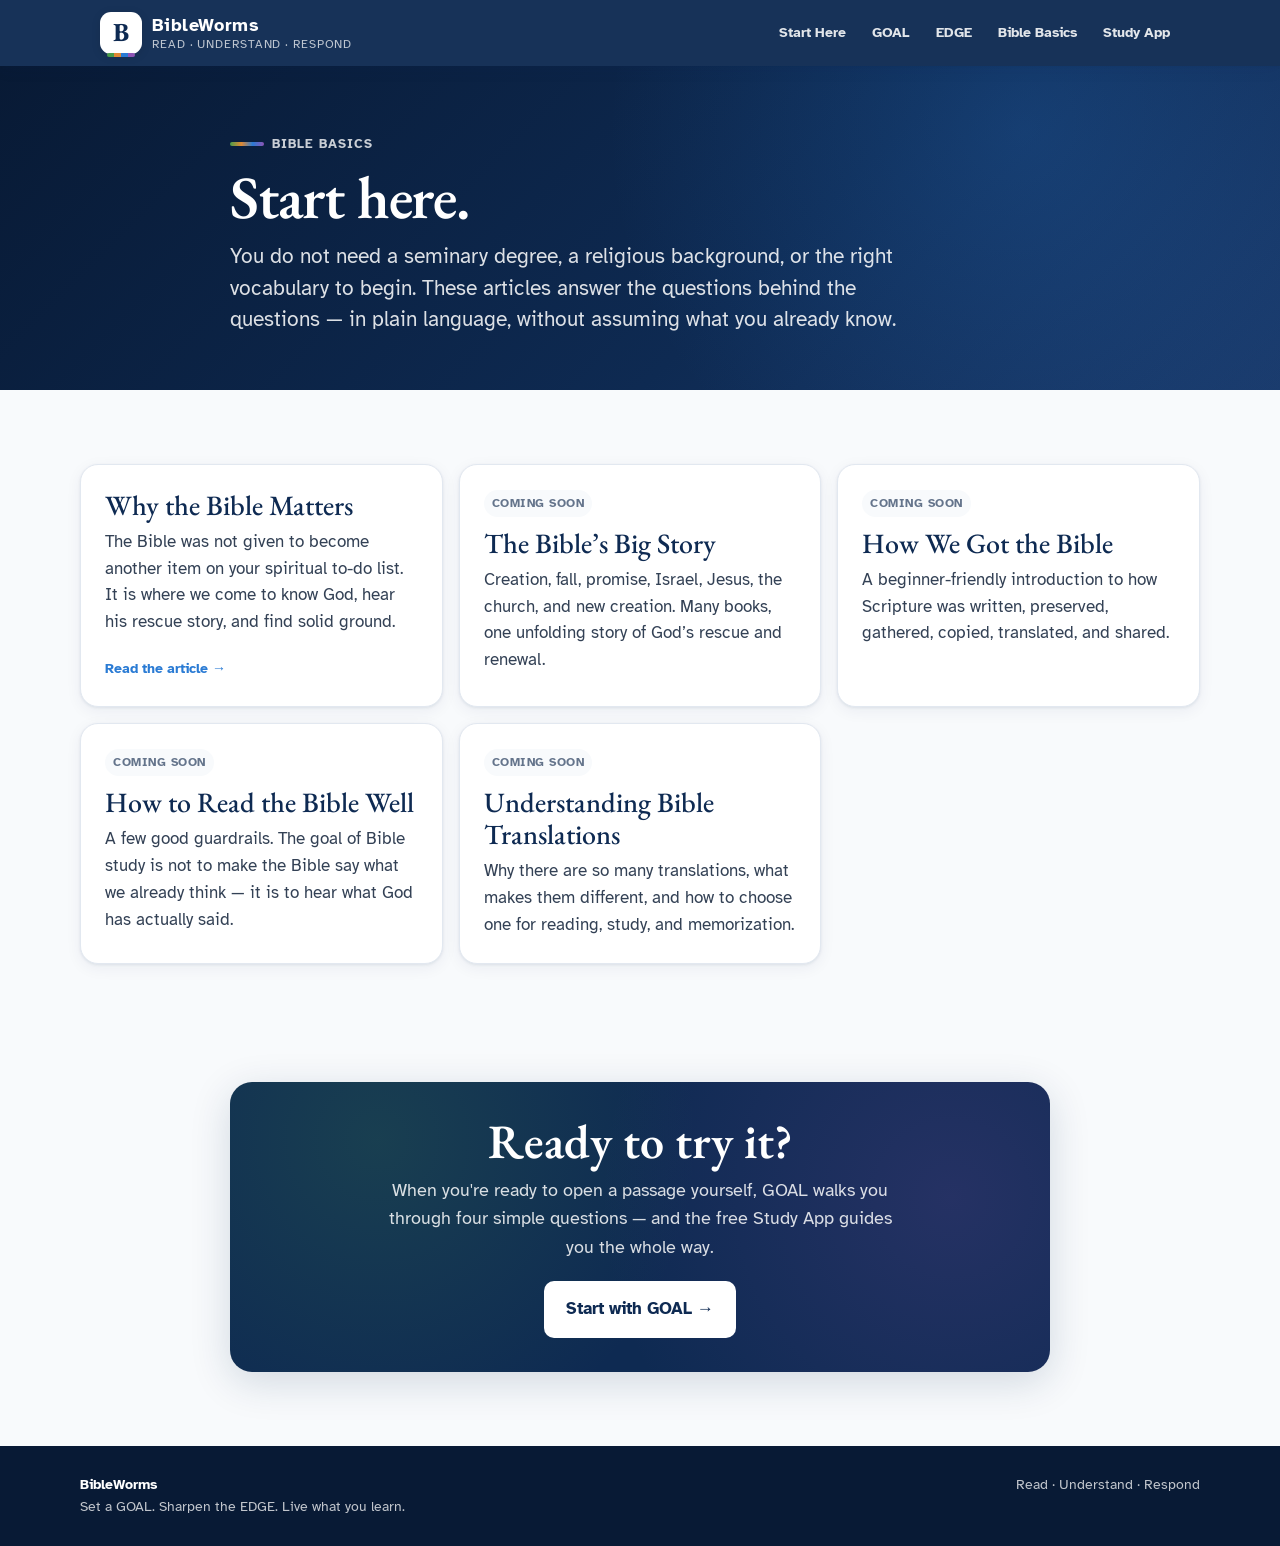
==== basics.html @ 7c3917ad "Add files via upload" ====
<!DOCTYPE html>
<html lang="en">
<head>
  <meta charset="UTF-8" />
  <meta name="viewport" content="width=device-width, initial-scale=1, viewport-fit=cover" />
  <meta name="theme-color" content="#0E2A52" />
  <title>Bible Basics · BibleWorms</title>
  <meta name="description" content="Plain-language articles for anyone new to the Bible — why it matters, how it fits together, how we received it, and how to read it well." />
  <link rel="preconnect" href="https://fonts.googleapis.com">
  <link rel="preconnect" href="https://fonts.gstatic.com" crossorigin>
  <link href="https://fonts.googleapis.com/css2?family=Atkinson+Hyperlegible:wght@400;700&family=EB+Garamond:ital,wght@0,400;0,500;0,600;0,700;1,400;1,500&display=swap" rel="stylesheet">
  <link rel="icon" href="favicon.ico" sizes="any">
  <link rel="stylesheet" href="styles.css">
</head>
<body>
  <a href="#main" class="skip-link">Skip to content</a>
  <header class="site-header">
    <div class="nav-wrap">
      <a href="index.html" class="brand" aria-label="BibleWorms home">
        <span class="brand-mark">B</span>
        <span class="brand-text">
          <span class="brand-name">BibleWorms</span>
          <span class="brand-tag">Read · Understand · Respond</span>
        </span>
      </a>
      <nav aria-label="Main navigation">
        <a href="index.html#start">Start Here</a>
        <a href="goal.html">GOAL</a>
        <a href="edge.html">EDGE</a>
        <a href="basics.html">Bible Basics</a>
        <a href="index.html#app">Study App</a>
      </nav>
    </div>
  </header>

  <main id="main">
    <section class="page-hero">
      <div class="wrap">
        <div class="eyebrow">Bible basics</div>
        <h1>Start here.</h1>
        <p class="hero-lead">You do not need a seminary degree, a religious background, or the right vocabulary to begin. These articles answer the questions behind the questions — in plain language, without assuming what you already know.</p>
      </div>
    </section>

    <section>
      <div class="wrap">
        <div class="basics-grid">

          <a class="card article-card" href="why-the-bible-matters.html">
            <h3>Why the Bible Matters</h3>
            <p>The Bible was not given to become another item on your spiritual to-do list. It is where we come to know God, hear his rescue story, and find solid ground.</p>
            <span class="read-on">Read the article →</span>
          </a>

          <div class="card article-card">
            <span class="coming">Coming soon</span>
            <h3>The Bible’s Big Story</h3>
            <p>Creation, fall, promise, Israel, Jesus, the church, and new creation. Many books, one unfolding story of God’s rescue and renewal.</p>
          </div>

          <div class="card article-card">
            <span class="coming">Coming soon</span>
            <h3>How We Got the Bible</h3>
            <p>A beginner-friendly introduction to how Scripture was written, preserved, gathered, copied, translated, and shared.</p>
          </div>

          <div class="card article-card">
            <span class="coming">Coming soon</span>
            <h3>How to Read the Bible Well</h3>
            <p>A few good guardrails. The goal of Bible study is not to make the Bible say what we already think — it is to hear what God has actually said.</p>
          </div>

          <div class="card article-card">
            <span class="coming">Coming soon</span>
            <h3>Understanding Bible Translations</h3>
            <p>Why there are so many translations, what makes them different, and how to choose one for reading, study, and memorization.</p>
          </div>

        </div>
      </div>
    </section>

    <section class="section-tight">
      <div class="wrap prose-wrap">
        <div class="try-cta">
          <h2>Ready to try it?</h2>
          <p>When you're ready to open a passage yourself, GOAL walks you through four simple questions — and the free Study App guides you the whole way.</p>
          <a class="btn btn-primary" href="goal.html">Start with GOAL →</a>
        </div>
      </div>
    </section>
  </main>

  <footer>
    <div class="footer-wrap">
      <div><strong>BibleWorms</strong><br>Set a GOAL. Sharpen the EDGE. Live what you learn.</div>
      <div>Read · Understand · Respond</div>
    </div>
  </footer>
</body>
</html>
---- styles.css ----
:root {
  --navy:        #0E2A52;
  --navy-deep:   #081A35;
  --navy-soft:   #1A3A6B;
  --accent:      #2A7BD4;
  --accent-soft: #E8F1FB;
  --accent-pale: #F4F8FD;
  --ink:         #0F172A;
  --ink-soft:    #334155;
  --muted:       #64748B;
  --rule:        #E2E8F0;
  --paper:       #FFFFFF;
  --canvas:      #F8FAFC;
  --explore:     #4A9D4A;
  --dig:         #E08833;
  --gather:      #2A7BD4;
  --embrace:     #8E54B5;
  --warning:     #9A3412;
  --warning-bg:  #FFF7ED;
  --shadow:      0 1px 3px rgba(15,42,82,0.08), 0 4px 16px rgba(15,42,82,0.06);
  --shadow-elev: 0 10px 40px rgba(15,42,82,0.16);
  --serif: 'EB Garamond', Georgia, 'Times New Roman', serif;
  --sans:  'Atkinson Hyperlegible', -apple-system, BlinkMacSystemFont, sans-serif;
}

* { box-sizing: border-box; }
html { scroll-behavior: smooth; }
body {
  margin: 0;
  font-family: var(--sans);
  font-size: 17px;
  line-height: 1.58;
  color: var(--ink);
  background: var(--canvas);
  -webkit-font-smoothing: antialiased;
}
a { color: inherit; }
.skip-link {
  position: absolute;
  left: -999px;
  top: 12px;
  background: white;
  color: var(--navy);
  padding: 10px 14px;
  border-radius: 8px;
  z-index: 1000;
}
.skip-link:focus { left: 12px; }

header.site-header {
  position: sticky;
  top: 0;
  z-index: 50;
  background: rgba(14,42,82,0.96);
  color: white;
  backdrop-filter: blur(10px);
  box-shadow: var(--shadow);
}
.nav-wrap {
  max-width: 1120px;
  margin: 0 auto;
  padding: 12px 20px;
  display: flex;
  align-items: center;
  gap: 18px;
}
.brand {
  display: flex;
  align-items: center;
  gap: 10px;
  text-decoration: none;
  min-width: max-content;
}
.brand-mark {
  width: 42px;
  height: 42px;
  border-radius: 11px;
  background: var(--paper);
  color: var(--navy);
  display: grid;
  place-items: center;
  font-family: var(--serif);
  font-weight: 700;
  font-size: 26px;
  position: relative;
  box-shadow: 0 2px 10px rgba(0,0,0,0.12);
}
.brand-mark::after {
  content: '';
  position: absolute;
  bottom: -3px;
  left: 7px;
  right: 7px;
  height: 4px;
  background: linear-gradient(90deg,
    var(--explore) 0%, var(--explore) 25%,
    var(--dig) 25%, var(--dig) 50%,
    var(--gather) 50%, var(--gather) 75%,
    var(--embrace) 75%, var(--embrace) 100%);
  border-radius: 999px;
}
.brand-text {
  display: flex;
  flex-direction: column;
  line-height: 1.05;
}
.brand-name {
  font-weight: 700;
  letter-spacing: 0.4px;
  font-size: 18px;
}
.brand-tag {
  color: rgba(255,255,255,0.72);
  font-size: 12px;
  letter-spacing: 0.9px;
  text-transform: uppercase;
  margin-top: 3px;
}
nav {
  margin-left: auto;
  display: flex;
  gap: 6px;
  align-items: center;
  flex-wrap: wrap;
  justify-content: flex-end;
}
nav a {
  color: rgba(255,255,255,0.88);
  text-decoration: none;
  font-size: 14px;
  font-weight: 700;
  padding: 8px 10px;
  border-radius: 8px;
}
nav a:hover, nav a:focus { background: rgba(255,255,255,0.12); outline: none; }

main { overflow: hidden; }
section {
  padding: 74px 20px;
}
.section-tight { padding-top: 44px; }
.wrap {
  max-width: 1120px;
  margin: 0 auto;
}
.hero {
  background:
    radial-gradient(circle at 80% 20%, rgba(42,123,212,0.25), transparent 28rem),
    linear-gradient(135deg, var(--navy-deep) 0%, var(--navy) 56%, var(--navy-soft) 100%);
  color: white;
  padding: 82px 20px 74px;
}
.hero-grid {
  display: grid;
  grid-template-columns: minmax(0, 1.05fr) minmax(300px, 0.75fr);
  gap: 42px;
  align-items: center;
}
.eyebrow {
  display: inline-flex;
  align-items: center;
  gap: 8px;
  font-size: 13px;
  font-weight: 700;
  letter-spacing: 1px;
  text-transform: uppercase;
  color: rgba(255,255,255,0.78);
  margin-bottom: 14px;
}
.eyebrow::before {
  content: '';
  width: 34px;
  height: 4px;
  border-radius: 999px;
  background: linear-gradient(90deg,var(--explore),var(--dig),var(--gather),var(--embrace));
}
h1, h2, h3, p { margin-top: 0; }
h1 {
  font-family: var(--serif);
  font-size: clamp(44px, 8vw, 78px);
  line-height: 0.98;
  font-weight: 600;
  letter-spacing: -0.02em;
  margin-bottom: 18px;
}
.hero-lead {
  font-size: clamp(18px, 2.3vw, 23px);
  line-height: 1.5;
  color: rgba(255,255,255,0.86);
  max-width: 680px;
  margin-bottom: 26px;
}
.btn-row { display: flex; gap: 12px; flex-wrap: wrap; align-items: center; }
.btn {
  display: inline-flex;
  justify-content: center;
  align-items: center;
  gap: 8px;
  min-height: 50px;
  padding: 13px 20px;
  border-radius: 10px;
  font-weight: 700;
  text-decoration: none;
  border: 2px solid transparent;
  transition: transform .15s ease, background .15s ease, border-color .15s ease;
}
.btn:hover { transform: translateY(-1px); }
.btn-primary { background: white; color: var(--navy); }
.btn-primary:hover { background: var(--accent-soft); }
.btn-secondary { background: rgba(255,255,255,0.1); color: white; border-color: rgba(255,255,255,0.26); }
.btn-secondary:hover { background: rgba(255,255,255,0.16); }
.btn-blue { background: var(--accent); color: white; }
.btn-blue:hover { background: #1F62B0; }
.btn-outline { background: white; color: var(--navy); border-color: var(--rule); }
.btn-outline:hover { border-color: var(--navy); }

.phone-card {
  background: rgba(255,255,255,0.11);
  border: 1px solid rgba(255,255,255,0.18);
  border-radius: 28px;
  padding: 16px;
  box-shadow: var(--shadow-elev);
  max-width: 380px;
  margin-left: auto;
}
.phone-inner {
  background: var(--paper);
  color: var(--ink);
  border-radius: 20px;
  overflow: hidden;
  border: 1px solid rgba(255,255,255,0.4);
}
.mini-app-header {
  background: var(--navy);
  color: white;
  padding: 14px 16px;
  display: flex;
  align-items: center;
  gap: 10px;
}
.mini-logo {
  width: 32px;
  height: 32px;
  border-radius: 8px;
  background: white;
  color: var(--navy);
  display: grid;
  place-items: center;
  font-family: var(--serif);
  font-weight: 700;
  font-size: 20px;
}
.mini-body { padding: 18px; background: var(--canvas); }
.mini-card {
  background: white;
  border: 1px solid var(--rule);
  border-radius: 14px;
  padding: 16px;
  box-shadow: var(--shadow);
  margin-bottom: 12px;
}
.mini-card h3 {
  font-family: var(--serif);
  font-weight: 500;
  color: var(--navy);
  font-size: 23px;
  line-height: 1.15;
  margin-bottom: 4px;
}
.mini-card p { color: var(--muted); font-size: 14px; margin-bottom: 0; }
.letter-list { display: grid; gap: 8px; margin-top: 14px; }
.letter-item { display: flex; gap: 10px; align-items: flex-start; font-size: 14px; }
.letter-badge {
  width: 28px; height: 28px; border-radius: 50%;
  background: var(--accent-soft); color: var(--accent);
  font-family: var(--serif); font-weight: 700;
  display: grid; place-items: center; flex-shrink: 0;
}

.section-head {
  max-width: 760px;
  margin-bottom: 30px;
}
.section-kicker {
  color: var(--accent);
  font-size: 13px;
  font-weight: 700;
  letter-spacing: 1.2px;
  text-transform: uppercase;
  margin-bottom: 6px;
}
h2 {
  font-family: var(--serif);
  color: var(--navy);
  font-size: clamp(32px, 4vw, 48px);
  line-height: 1.08;
  font-weight: 600;
  margin-bottom: 12px;
}
.lead {
  font-size: 19px;
  color: var(--ink-soft);
  line-height: 1.58;
  margin-bottom: 0;
}
.grid-2 {
  display: grid;
  grid-template-columns: repeat(2, minmax(0, 1fr));
  gap: 18px;
}
.grid-3 {
  display: grid;
  grid-template-columns: repeat(3, minmax(0, 1fr));
  gap: 18px;
}
.card {
  background: var(--paper);
  border: 1px solid var(--rule);
  border-radius: 18px;
  padding: 24px;
  box-shadow: var(--shadow);
}
.card h3 {
  font-family: var(--serif);
  color: var(--navy);
  font-size: 28px;
  line-height: 1.15;
  font-weight: 500;
  margin-bottom: 8px;
}
.card p { color: var(--ink-soft); margin-bottom: 12px; }
.card p:last-child { margin-bottom: 0; }
.path-card {
  min-height: 100%;
  display: flex;
  flex-direction: column;
  position: relative;
  overflow: hidden;
}
.path-card::before {
  content: '';
  position: absolute;
  inset: 0 0 auto 0;
  height: 5px;
  background: var(--accent);
}
.path-card.edge::before {
  background: linear-gradient(90deg,var(--explore),var(--dig),var(--gather),var(--embrace));
}
.pill {
  display: inline-flex;
  align-items: center;
  gap: 6px;
  width: fit-content;
  font-size: 12px;
  font-weight: 700;
  letter-spacing: .7px;
  text-transform: uppercase;
  color: var(--accent);
  background: var(--accent-pale);
  border: 1px solid var(--accent-soft);
  border-radius: 999px;
  padding: 5px 10px;
  margin-bottom: 14px;
}
.muted-list {
  padding-left: 20px;
  color: var(--ink-soft);
  margin: 12px 0 20px;
}
.muted-list li { margin: 6px 0; }
.card-spacer { flex: 1; }

.method-band {
  background: var(--paper);
  border-top: 1px solid var(--rule);
  border-bottom: 1px solid var(--rule);
}
.goal-grid {
  display: grid;
  grid-template-columns: 0.65fr 1fr;
  gap: 28px;
  align-items: start;
}
.sticky-note {
  position: sticky;
  top: 86px;
  background: var(--navy);
  color: white;
  border-radius: 20px;
  padding: 26px;
  box-shadow: var(--shadow-elev);
}
.sticky-note h3 {
  font-family: var(--serif);
  font-weight: 600;
  font-size: 34px;
  line-height: 1;
  margin-bottom: 10px;
}
.sticky-note p { color: rgba(255,255,255,0.82); margin-bottom: 0; }
.acrostic-card {
  display: grid;
  grid-template-columns: 64px 1fr;
  gap: 16px;
  align-items: start;
  margin-bottom: 14px;
}
.big-letter {
  width: 64px;
  height: 64px;
  border-radius: 50%;
  display: grid;
  place-items: center;
  font-family: var(--serif);
  font-size: 36px;
  font-weight: 700;
  color: white;
  background: var(--accent);
  box-shadow: 0 8px 24px rgba(42,123,212,0.18);
}
.acrostic-card h3 {
  margin-bottom: 4px;
  font-size: 25px;
}

.warning-box {
  background: var(--warning-bg);
  border: 1px solid #FED7AA;
  border-left: 5px solid var(--dig);
  border-radius: 14px;
  padding: 20px 22px;
  color: #7C2D12;
  margin: 20px 0 28px;
}
.warning-box h3 {
  color: #7C2D12;
  font-family: var(--sans);
  font-size: 18px;
  font-weight: 700;
  margin-bottom: 8px;
}
.warning-box p { margin-bottom: 10px; color: #7C2D12; }
.warning-box p:last-child { margin-bottom: 0; }

.edge-map {
  display: grid;
  gap: 16px;
}
.edge-step {
  background: white;
  border: 1px solid var(--rule);
  border-radius: 18px;
  box-shadow: var(--shadow);
  overflow: hidden;
}
.edge-step-head {
  padding: 18px 22px;
  color: white;
  display: flex;
  justify-content: space-between;
  gap: 16px;
  align-items: center;
}
.edge-step-head h3 {
  margin: 0;
  color: white;
  font-family: var(--serif);
  font-size: 30px;
  font-weight: 600;
}
.edge-step-head span {
  font-size: 12px;
  font-weight: 700;
  letter-spacing: 1.1px;
  text-transform: uppercase;
  opacity: 0.92;
}
.edge-step.explore .edge-step-head { background: var(--explore); }
.edge-step.dig .edge-step-head { background: var(--dig); }
.edge-step.gather .edge-step-head { background: var(--gather); }
.edge-step.embrace .edge-step-head { background: var(--embrace); }
.nested {
  padding: 20px 22px 22px;
  display: grid;
  grid-template-columns: repeat(2, minmax(0, 1fr));
  gap: 12px;
}
.nested-item {
  background: var(--canvas);
  border: 1px solid var(--rule);
  border-radius: 12px;
  padding: 14px;
}
.nested-item strong { color: var(--navy); }
.nested-item p { font-size: 15px; color: var(--ink-soft); margin: 4px 0 0; }
.word-nest {
  grid-column: 1 / -1;
  background: var(--accent-pale);
  border-color: var(--accent-soft);
}

.article-card { min-height: 100%; }
.article-card .coming {
  color: var(--muted);
  background: var(--canvas);
  display: inline-block;
  padding: 4px 8px;
  border-radius: 999px;
  font-size: 12px;
  font-weight: 700;
  letter-spacing: .5px;
  text-transform: uppercase;
  margin-bottom: 10px;
}

.app-cta {
  background:
    radial-gradient(circle at 18% 20%, rgba(74,157,74,0.18), transparent 20rem),
    radial-gradient(circle at 88% 40%, rgba(142,84,181,0.18), transparent 22rem),
    var(--navy);
  color: white;
  border-radius: 26px;
  padding: 34px;
  display: grid;
  grid-template-columns: minmax(0,1fr) auto;
  gap: 24px;
  align-items: center;
  box-shadow: var(--shadow-elev);
}
.app-cta h2 { color: white; margin-bottom: 8px; }
.app-cta p { color: rgba(255,255,255,0.82); font-size: 18px; margin-bottom: 0; }

footer {
  background: var(--navy-deep);
  color: rgba(255,255,255,0.75);
  padding: 28px 20px;
  font-size: 14px;
}
.footer-wrap {
  max-width: 1120px;
  margin: 0 auto;
  display: flex;
  justify-content: space-between;
  gap: 18px;
  flex-wrap: wrap;
}
footer strong { color: white; }

@media (max-width: 860px) {
  .hero-grid, .goal-grid, .grid-2, .grid-3, .app-cta { grid-template-columns: 1fr; }
  .phone-card { margin: 0; max-width: none; }
  .sticky-note { position: static; }
  .nested { grid-template-columns: 1fr; }
  .app-cta { padding: 26px; }
}
@media (max-width: 640px) {
  body { font-size: 16px; }
  .nav-wrap { padding: 10px 14px; flex-wrap: wrap; }
  nav {
    margin-left: 0;
    width: 100%;
    justify-content: flex-start;
    gap: 2px;
  }
  nav a { font-size: 13px; padding: 6px 8px; }
  .brand-mark { width: 36px; height: 36px; font-size: 22px; }
  .hero { padding: 56px 16px 52px; }
  section { padding: 54px 16px; }
  .card { padding: 20px; }
  .acrostic-card { grid-template-columns: 52px 1fr; }
  .big-letter { width: 52px; height: 52px; font-size: 30px; }
  .edge-step-head { display: block; }
  .edge-step-head span { display: block; margin-top: 4px; }
  .btn { width: 100%; }
}

/* ============================================================
   GOAL page — teaching layout
   ============================================================ */
.page-hero {
  background:
    radial-gradient(circle at 80% 20%, rgba(42,123,212,0.22), transparent 26rem),
    linear-gradient(135deg, var(--navy-deep) 0%, var(--navy) 60%, var(--navy-soft) 100%);
  color: white;
  padding: 62px 20px 54px;
}
.page-hero .wrap { max-width: 820px; }
.page-hero h1 {
  font-size: clamp(38px, 6vw, 60px);
  margin-bottom: 14px;
}
.page-hero .hero-lead {
  font-size: clamp(17px, 2.2vw, 21px);
  color: rgba(255,255,255,0.86);
  margin-bottom: 0;
}
.prose-wrap { max-width: 820px; }
.step-block {
  display: grid;
  grid-template-columns: 68px 1fr;
  gap: 18px;
  align-items: start;
  background: var(--paper);
  border: 1px solid var(--rule);
  border-radius: 18px;
  padding: 24px;
  box-shadow: var(--shadow);
  margin-bottom: 16px;
  position: relative;
  overflow: hidden;
}
.step-block::before {
  content: '';
  position: absolute;
  inset: 0 0 auto 0;
  height: 5px;
}
.step-block.tint-g::before { background: var(--gather); }
.step-block.tint-o::before { background: var(--explore); }
.step-block.tint-a::before { background: var(--dig); }
.step-block.tint-l::before { background: var(--embrace); }
.step-letter {
  width: 68px; height: 68px;
  border-radius: 50%;
  display: grid; place-items: center;
  font-family: var(--serif);
  font-size: 38px; font-weight: 700;
  color: white;
  box-shadow: 0 8px 24px rgba(42,123,212,0.18);
}
.step-letter.g { background: var(--gather); }
.step-letter.o { background: var(--explore); }
.step-letter.a { background: var(--dig); }
.step-letter.l { background: var(--embrace); }
.step-block h3 {
  font-family: var(--serif);
  color: var(--navy);
  font-size: 26px;
  font-weight: 600;
  margin: 4px 0 2px;
}
.step-block .ask {
  font-weight: 700;
  color: var(--ink);
  margin-bottom: 8px;
}
.step-block p { color: var(--ink-soft); margin-bottom: 10px; }
.step-block p:last-child { margin-bottom: 0; }
.example-card {
  background: var(--accent-pale);
  border: 1px solid var(--accent-soft);
  border-left: 4px solid var(--accent);
  border-radius: 12px;
  padding: 10px 16px;
  margin-top: 10px;
}
.example-card .ex-label {
  font-size: 12px; font-weight: 700; letter-spacing: 0.6px;
  text-transform: uppercase; color: var(--accent);
  margin-bottom: 2px;
}
.example-card p { color: var(--ink); margin: 0; }
.verse-callout {
  background: var(--navy);
  color: white;
  border-radius: 16px;
  padding: 26px 28px;
  margin: 8px 0 4px;
  box-shadow: var(--shadow-elev);
}
.verse-callout .ref {
  font-size: 13px; letter-spacing: 1px; text-transform: uppercase;
  color: rgba(255,255,255,0.7); font-weight: 700; margin-bottom: 8px;
}
.verse-callout p {
  font-family: var(--serif);
  font-size: 21px; line-height: 1.5;
  color: white; margin: 0;
}
.try-cta {
  background:
    radial-gradient(circle at 18% 20%, rgba(74,157,74,0.18), transparent 20rem),
    radial-gradient(circle at 88% 40%, rgba(142,84,181,0.18), transparent 22rem),
    var(--navy);
  color: white;
  border-radius: 22px;
  padding: 34px;
  text-align: center;
  box-shadow: var(--shadow-elev);
}
.try-cta h2 { color: white; margin-bottom: 8px; }
.try-cta p { color: rgba(255,255,255,0.84); font-size: 18px; margin: 0 auto 20px; max-width: 520px; }

/* ============================================================
   EDGE page — map cards, practice sections, back-to-top
   ============================================================ */
[id] { scroll-margin-top: 84px; } /* anchor jumps land below sticky header */
.map-grid {
  display: grid;
  grid-template-columns: repeat(auto-fit, minmax(210px, 1fr));
  gap: 14px;
}
.map-card {
  display: block;
  background: var(--paper);
  border: 1px solid var(--rule);
  border-radius: 18px;
  padding: 20px;
  box-shadow: var(--shadow);
  text-decoration: none;
  color: inherit;
  position: relative;
  overflow: hidden;
  transition: transform 0.15s ease, box-shadow 0.15s ease;
}
.map-card:hover { transform: translateY(-2px); box-shadow: var(--shadow-elev); }
.map-card::before {
  content: '';
  position: absolute;
  inset: 0 0 auto 0;
  height: 5px;
}
.map-card.t-explore::before { background: var(--explore); }
.map-card.t-dig::before     { background: var(--dig); }
.map-card.t-gather::before  { background: var(--gather); }
.map-card.t-embrace::before { background: var(--embrace); }
.map-card .mc-letter {
  font-family: var(--serif);
  font-size: 34px;
  font-weight: 700;
  line-height: 1;
  margin-bottom: 6px;
}
.map-card.t-explore .mc-letter { color: var(--explore); }
.map-card.t-dig .mc-letter     { color: var(--dig); }
.map-card.t-gather .mc-letter  { color: var(--gather); }
.map-card.t-embrace .mc-letter { color: var(--embrace); }
.map-card h3 { font-family: var(--serif); color: var(--navy); font-size: 21px; margin-bottom: 4px; }
.map-card .mc-acrostic {
  font-size: 12px; font-weight: 700; letter-spacing: 1.2px;
  text-transform: uppercase; color: var(--muted); margin-bottom: 8px;
}
.map-card p { color: var(--ink-soft); font-size: 15px; margin: 0; }

/* EDGE section letter + tint reuse */
.step-letter.c-explore { background: var(--explore); }
.step-letter.c-dig     { background: var(--dig); }
.step-letter.c-gather  { background: var(--gather); }
.step-letter.c-embrace { background: var(--embrace); }
.step-block.t-explore::before { background: var(--explore); }
.step-block.t-dig::before     { background: var(--dig); }
.step-block.t-gather::before  { background: var(--gather); }
.step-block.t-embrace::before { background: var(--embrace); }

.edge-sec-head {
  display: flex;
  align-items: center;
  gap: 16px;
  margin-bottom: 6px;
}
.edge-sec-head .step-letter { flex-shrink: 0; }
.edge-sec-head h2 { margin: 0; }
.edge-sec-head .sec-q {
  font-family: var(--serif);
  font-style: italic;
  color: var(--muted);
  font-size: 17px;
  margin-top: 2px;
}
.practice-tip {
  font-size: 14px;
  color: var(--muted);
  margin-top: 8px;
}
.practice-tip strong { color: var(--accent); font-weight: 700; }
.back-top {
  display: inline-block;
  margin: 6px 0 8px;
  font-size: 14px;
  font-weight: 700;
  color: var(--accent);
  text-decoration: none;
}
.back-top:hover { text-decoration: underline; }

/* ============================================================
   Bible Basics — homepage card, hub grid, article pages
   ============================================================ */
.basics-card {
  display: flex;
  align-items: center;
  gap: 20px;
  background: var(--paper);
  border: 1px solid var(--rule);
  border-radius: 18px;
  padding: 26px 28px;
  box-shadow: var(--shadow);
  text-decoration: none;
  color: inherit;
  position: relative;
  overflow: hidden;
  transition: transform 0.15s ease, box-shadow 0.15s ease;
}
.basics-card:hover { transform: translateY(-2px); box-shadow: var(--shadow-elev); }
.basics-card::before {
  content: '';
  position: absolute;
  inset: 0 0 auto 0;
  height: 5px;
  background: linear-gradient(90deg,
    var(--explore) 0%, var(--explore) 25%,
    var(--dig)     25%, var(--dig)     50%,
    var(--gather)  50%, var(--gather)  75%,
    var(--embrace) 75%, var(--embrace) 100%);
}
.basics-card .bc-body { flex: 1; }
.basics-card h3 { font-family: var(--serif); color: var(--navy); font-size: 26px; margin-bottom: 6px; }
.basics-card p { color: var(--ink-soft); margin: 0; }
.basics-card .bc-arrow { color: var(--accent); font-size: 26px; font-weight: 700; flex-shrink: 0; }

/* Hub grid of article cards */
.basics-grid {
  display: grid;
  grid-template-columns: repeat(auto-fit, minmax(280px, 1fr));
  gap: 16px;
}
a.article-card {
  display: block;
  text-decoration: none;
  color: inherit;
  transition: transform 0.15s ease, box-shadow 0.15s ease;
}
a.article-card:hover { transform: translateY(-2px); box-shadow: var(--shadow-elev); }
.article-card .read-on {
  display: inline-block;
  margin-top: 10px;
  font-size: 14px;
  font-weight: 700;
  color: var(--accent);
}

/* Article body */
.article-body { max-width: 760px; }
.article-body h2 {
  font-family: var(--serif);
  color: var(--navy);
  font-size: 30px;
  margin: 38px 0 12px;
}
.article-body h2:first-child { margin-top: 0; }
.article-body p {
  font-size: 18px;
  line-height: 1.7;
  color: var(--ink-soft);
  margin-bottom: 16px;
}
.article-body p.emph { color: var(--ink); font-weight: 700; }
.scripture {
  border-left: 4px solid var(--accent);
  background: var(--accent-pale);
  border-radius: 0 12px 12px 0;
  padding: 16px 20px;
  margin: 22px 0;
}
.scripture p {
  font-family: var(--serif);
  font-size: 20px;
  font-style: italic;
  color: var(--navy);
  margin: 0 0 6px;
  line-height: 1.5;
}
.scripture .ref {
  font-size: 13px;
  font-weight: 700;
  letter-spacing: 0.6px;
  text-transform: uppercase;
  color: var(--accent);
}
.article-note {
  margin-top: 34px;
  padding-top: 16px;
  border-top: 1px solid var(--rule);
  font-size: 14px;
  color: var(--muted);
}
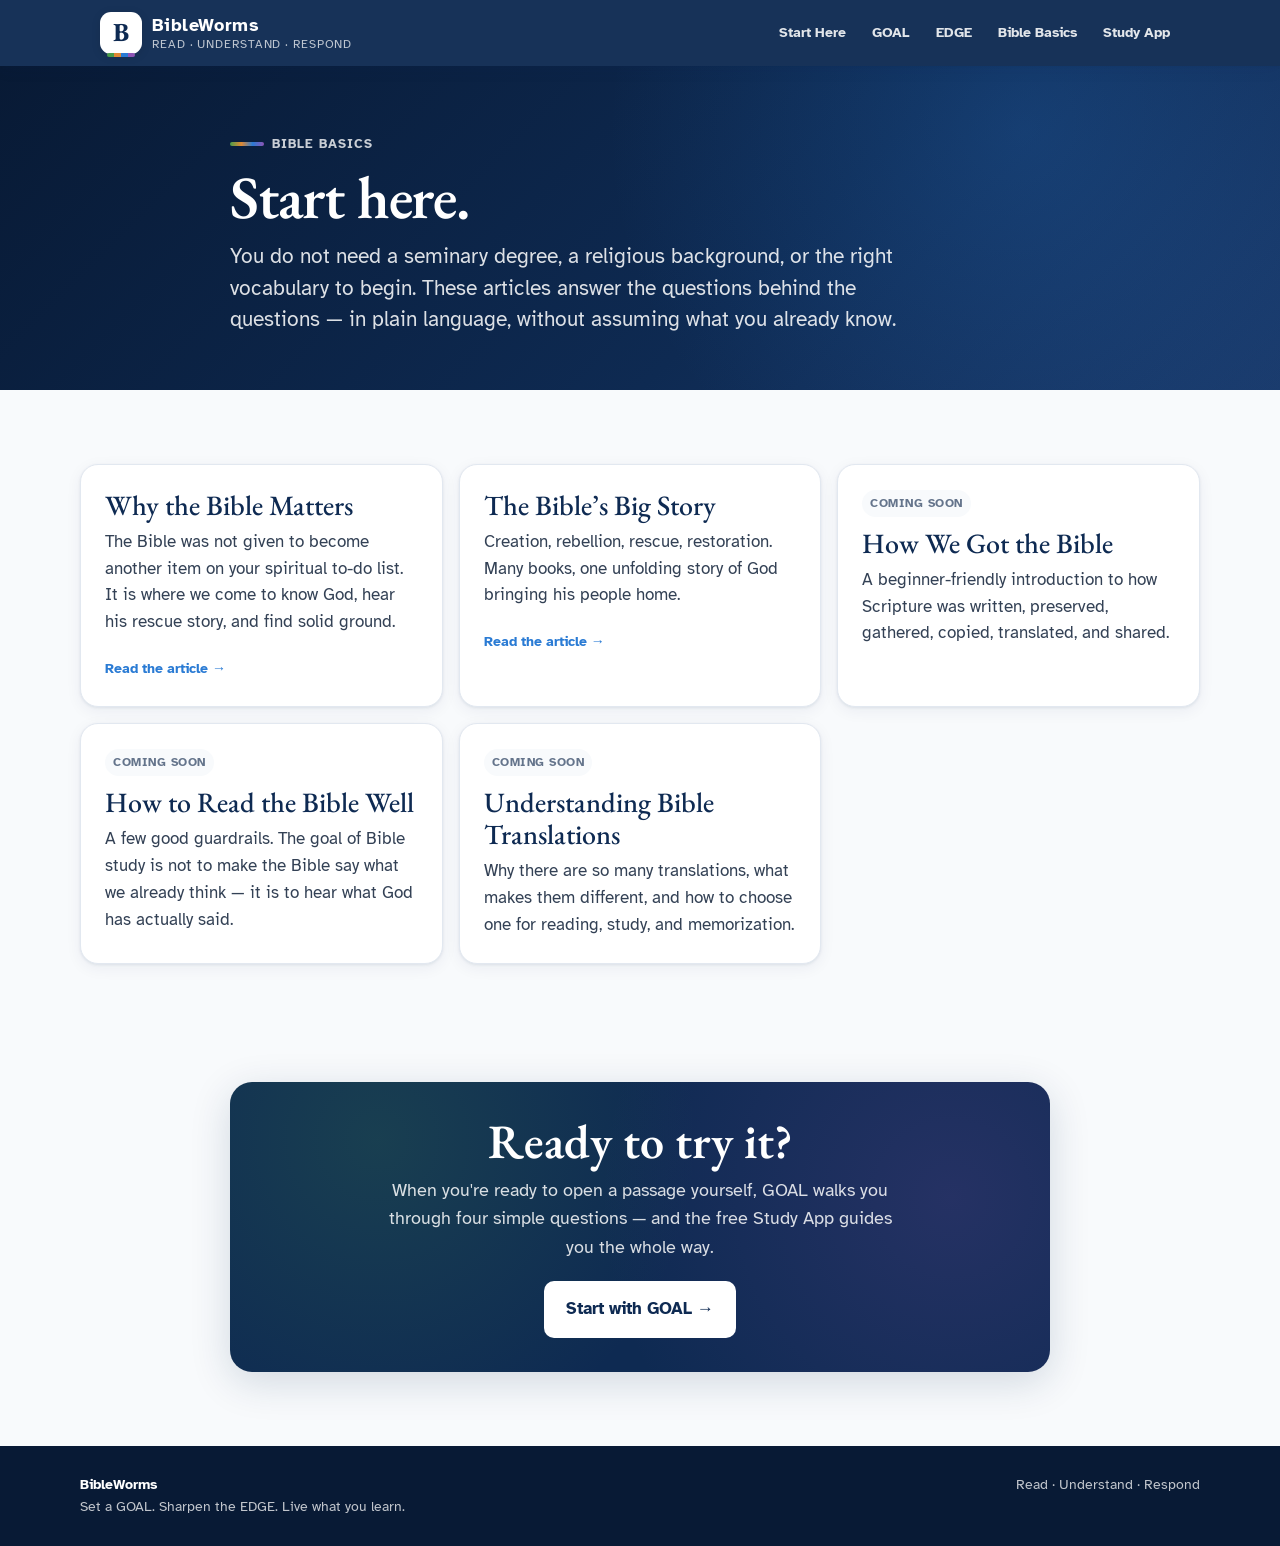
==== commit c53f8d2e: "Add files via upload" ====
--- a/basics.html
+++ b/basics.html
@@ -52,11 +52,11 @@
             <span class="read-on">Read the article →</span>
           </a>
 
-          <div class="card article-card">
-            <span class="coming">Coming soon</span>
+          <a class="card article-card" href="the-bibles-big-story.html">
             <h3>The Bible’s Big Story</h3>
-            <p>Creation, fall, promise, Israel, Jesus, the church, and new creation. Many books, one unfolding story of God’s rescue and renewal.</p>
-          </div>
+            <p>Creation, rebellion, rescue, restoration. Many books, one unfolding story of God bringing his people home.</p>
+            <span class="read-on">Read the article →</span>
+          </a>
 
           <div class="card article-card">
             <span class="coming">Coming soon</span>
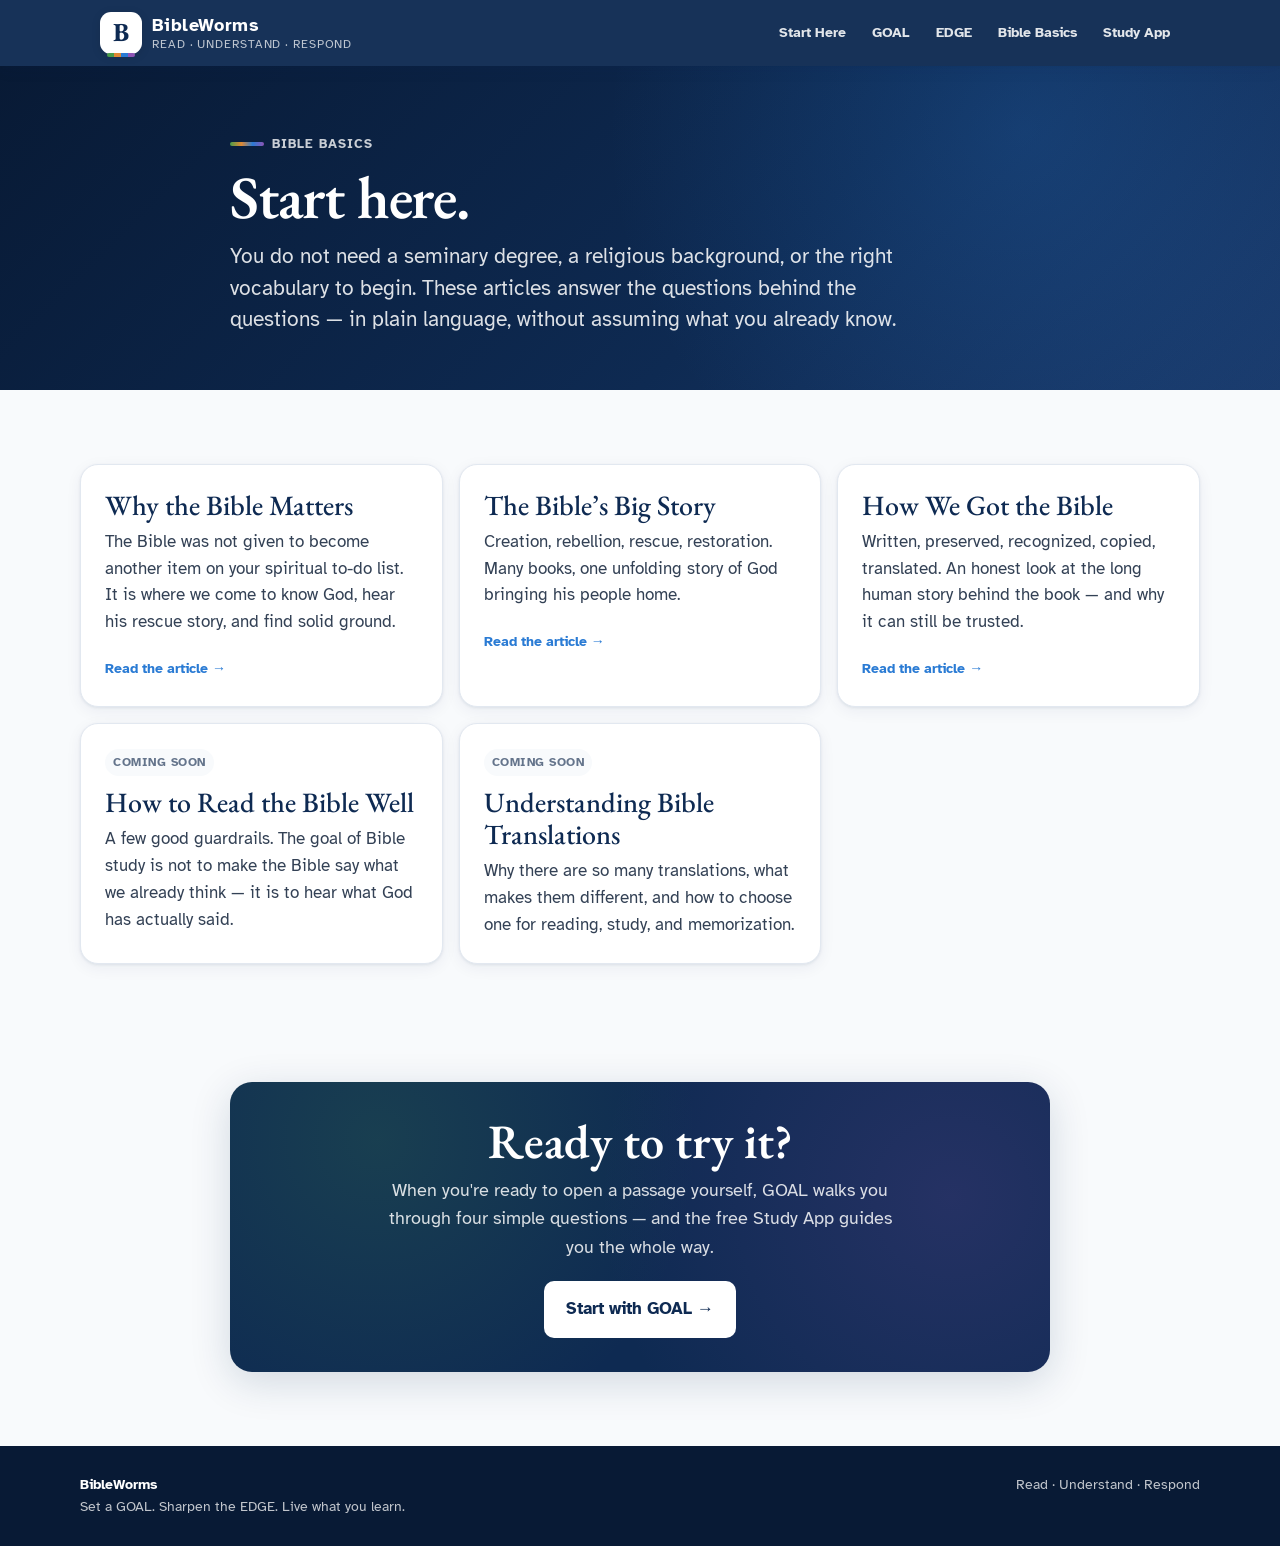
==== commit d4c5bd3a: "Add files via upload" ====
--- a/basics.html
+++ b/basics.html
@@ -58,11 +58,11 @@
             <span class="read-on">Read the article →</span>
           </a>
 
-          <div class="card article-card">
-            <span class="coming">Coming soon</span>
+          <a class="card article-card" href="how-we-got-the-bible.html">
             <h3>How We Got the Bible</h3>
-            <p>A beginner-friendly introduction to how Scripture was written, preserved, gathered, copied, translated, and shared.</p>
-          </div>
+            <p>Written, preserved, recognized, copied, translated. An honest look at the long human story behind the book — and why it can still be trusted.</p>
+            <span class="read-on">Read the article →</span>
+          </a>
 
           <div class="card article-card">
             <span class="coming">Coming soon</span>
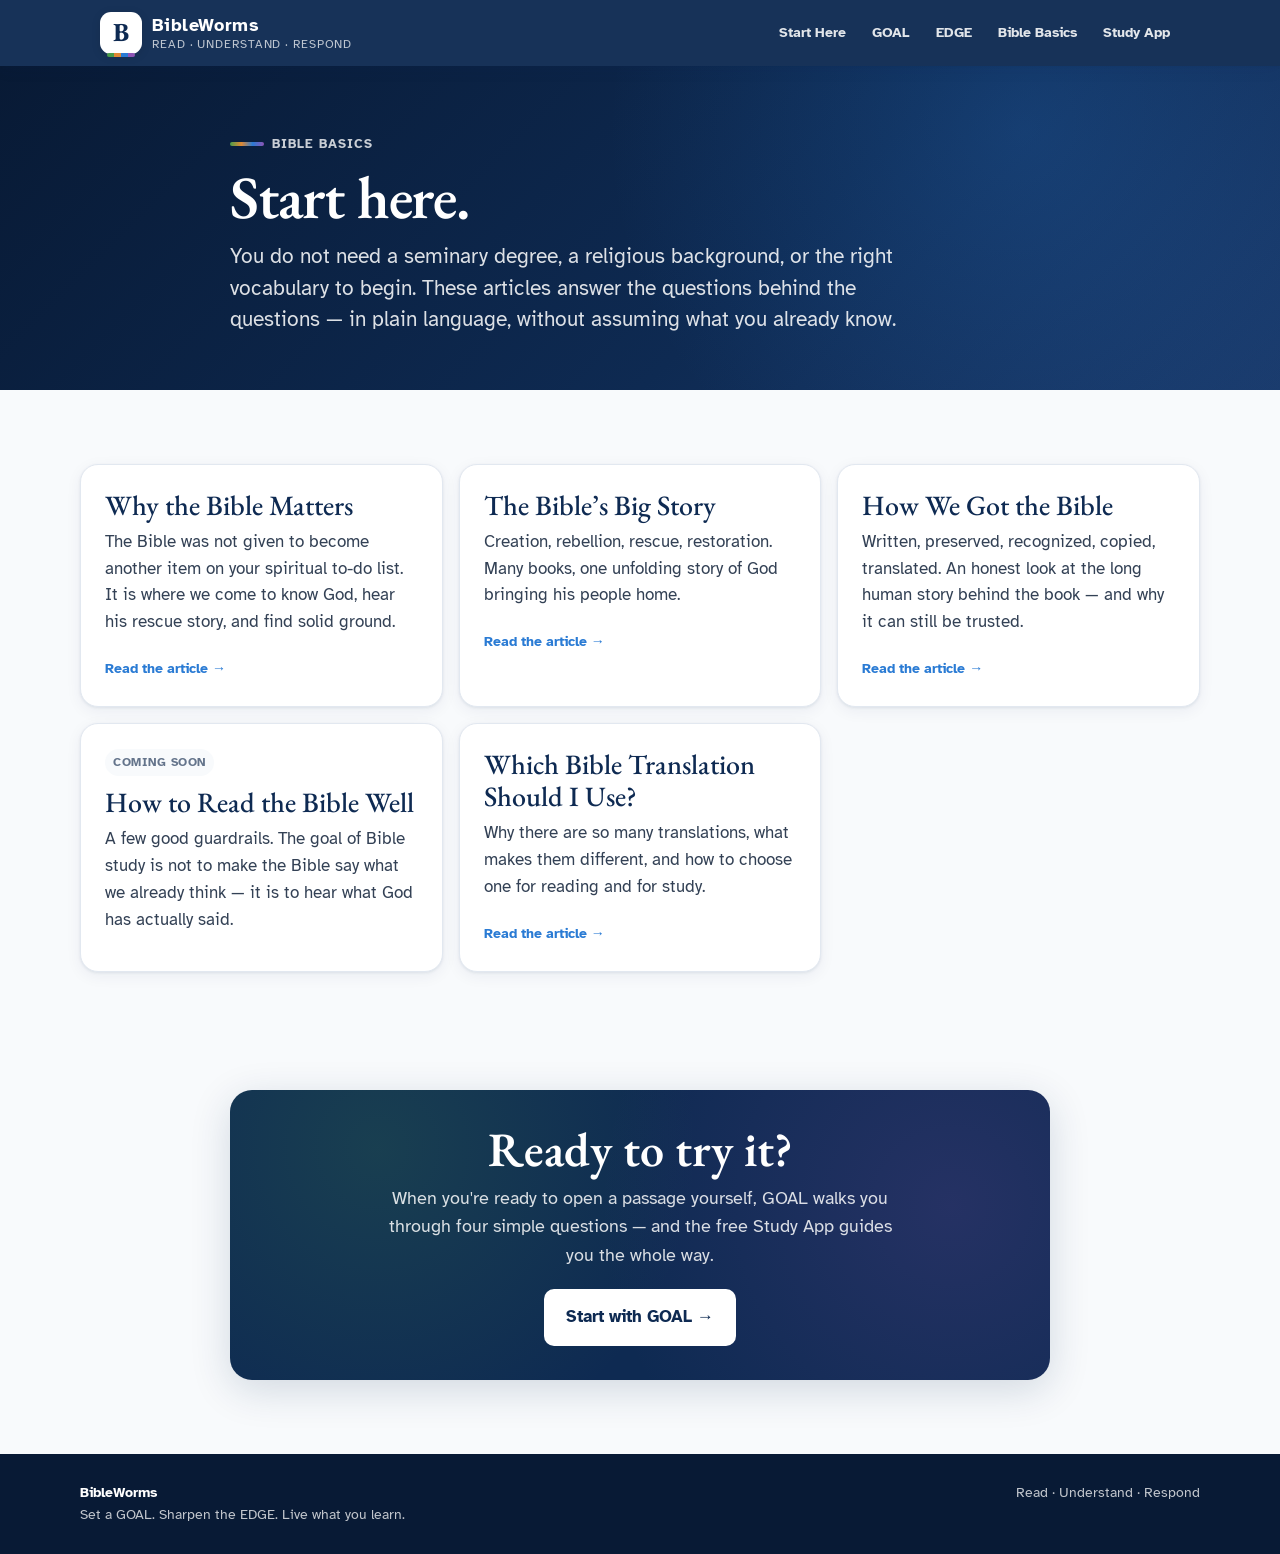
==== commit 0006049e: "Add files via upload" ====
--- a/basics.html
+++ b/basics.html
@@ -70,11 +70,11 @@
             <p>A few good guardrails. The goal of Bible study is not to make the Bible say what we already think — it is to hear what God has actually said.</p>
           </div>
 
-          <div class="card article-card">
-            <span class="coming">Coming soon</span>
-            <h3>Understanding Bible Translations</h3>
-            <p>Why there are so many translations, what makes them different, and how to choose one for reading, study, and memorization.</p>
-          </div>
+          <a class="card article-card" href="which-translation.html">
+            <h3>Which Bible Translation Should I Use?</h3>
+            <p>Why there are so many translations, what makes them different, and how to choose one for reading and for study.</p>
+            <span class="read-on">Read the article →</span>
+          </a>
 
         </div>
       </div>
--- a/styles.css
+++ b/styles.css
@@ -885,3 +885,83 @@
   font-size: 14px;
   color: var(--muted);
 }
+
+/* ============================================================
+   Translation spectrum + article lists
+   ============================================================ */
+.spectrum {
+  background: var(--paper);
+  border: 1px solid var(--rule);
+  border-radius: 16px;
+  padding: 22px;
+  box-shadow: var(--shadow);
+  margin: 24px 0;
+}
+.spectrum-bar {
+  height: 8px;
+  border-radius: 999px;
+  background: linear-gradient(90deg, var(--gather) 0%, var(--explore) 50%, var(--dig) 100%);
+  margin-bottom: 6px;
+}
+.spectrum-ends {
+  display: flex;
+  justify-content: space-between;
+  font-size: 12px;
+  font-weight: 700;
+  letter-spacing: 0.5px;
+  text-transform: uppercase;
+  color: var(--muted);
+  margin-bottom: 16px;
+}
+.spectrum-row {
+  display: flex;
+  flex-wrap: wrap;
+  gap: 8px;
+  padding: 10px 0;
+  border-top: 1px solid var(--rule);
+  align-items: baseline;
+}
+.spectrum-row:first-of-type { border-top: none; }
+.spectrum-row .sr-label {
+  font-size: 13px;
+  font-weight: 700;
+  color: var(--ink);
+  min-width: 150px;
+  flex-shrink: 0;
+}
+.pill {
+  display: inline-block;
+  padding: 4px 12px;
+  border-radius: 999px;
+  font-size: 13px;
+  font-weight: 700;
+  background: var(--accent-pale);
+  border: 1px solid var(--accent-soft);
+  color: var(--navy);
+}
+.article-body ul, .article-body ol {
+  margin: 0 0 18px 22px;
+  padding: 0;
+}
+.article-body li {
+  font-size: 18px;
+  line-height: 1.7;
+  color: var(--ink-soft);
+  margin-bottom: 6px;
+}
+.article-body h3 {
+  font-family: var(--serif);
+  color: var(--navy);
+  font-size: 22px;
+  margin: 24px 0 8px;
+}
+.caution {
+  background: #FFF8F0;
+  border: 1px solid #F5E0C8;
+  border-left: 4px solid var(--dig);
+  border-radius: 0 12px 12px 0;
+  padding: 16px 20px;
+  margin: 18px 0;
+}
+.caution h3 { margin-top: 0; color: var(--navy); }
+.caution p:last-child { margin-bottom: 0; }
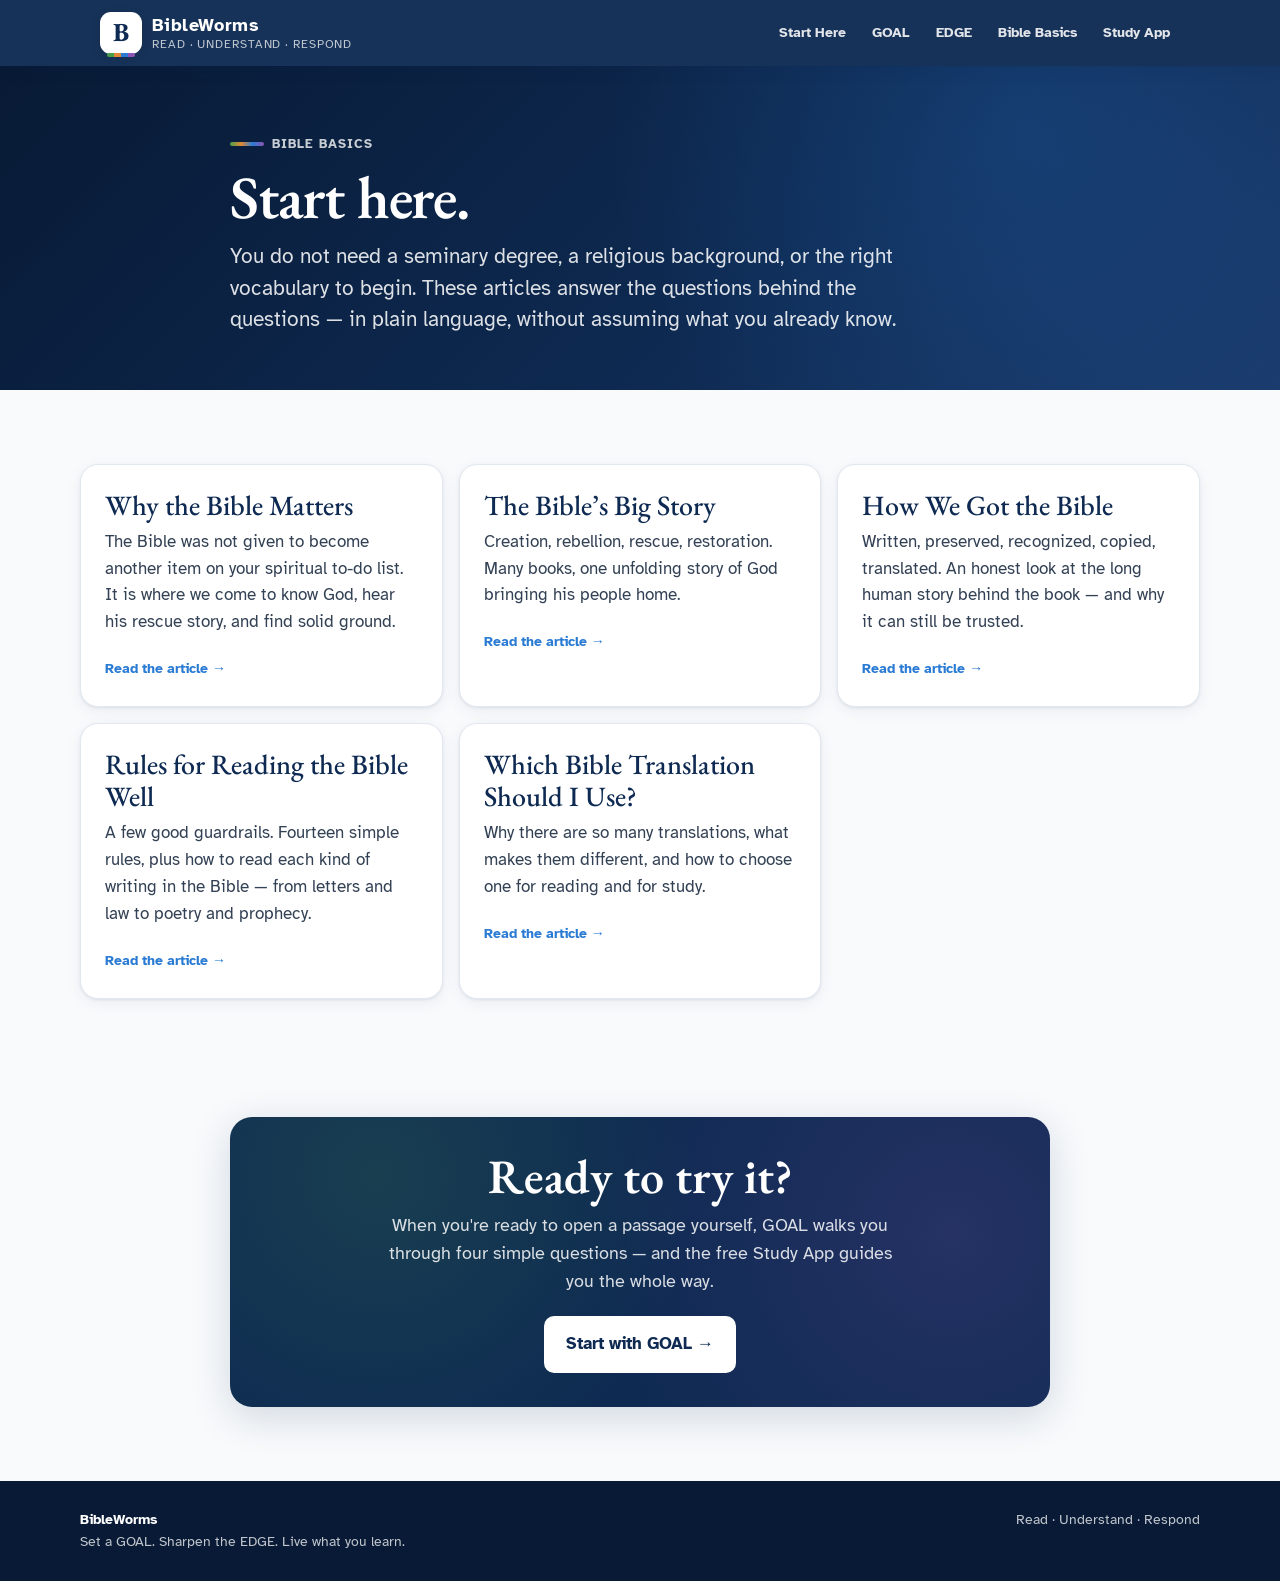
==== commit 72a6d21c: "Add files via upload" ====
--- a/basics.html
+++ b/basics.html
@@ -64,11 +64,11 @@
             <span class="read-on">Read the article →</span>
           </a>
 
-          <div class="card article-card">
-            <span class="coming">Coming soon</span>
-            <h3>How to Read the Bible Well</h3>
-            <p>A few good guardrails. The goal of Bible study is not to make the Bible say what we already think — it is to hear what God has actually said.</p>
-          </div>
+          <a class="card article-card" href="reading-well.html">
+            <h3>Rules for Reading the Bible Well</h3>
+            <p>A few good guardrails. Fourteen simple rules, plus how to read each kind of writing in the Bible — from letters and law to poetry and prophecy.</p>
+            <span class="read-on">Read the article →</span>
+          </a>
 
           <a class="card article-card" href="which-translation.html">
             <h3>Which Bible Translation Should I Use?</h3>
--- a/styles.css
+++ b/styles.css
@@ -965,3 +965,122 @@
 }
 .caution h3 { margin-top: 0; color: var(--navy); }
 .caution p:last-child { margin-bottom: 0; }
+
+/* Vertical spectrum layout */
+.spectrum-v {
+  display: flex;
+  gap: 18px;
+  background: var(--paper);
+  border: 1px solid var(--rule);
+  border-radius: 16px;
+  padding: 22px;
+  box-shadow: var(--shadow);
+  margin: 24px 0;
+}
+.spectrum-axis {
+  display: flex;
+  flex-direction: column;
+  align-items: center;
+  gap: 10px;
+  flex-shrink: 0;
+}
+.spectrum-axis .axis-bar {
+  flex: 1;
+  width: 10px;
+  border-radius: 999px;
+  background: linear-gradient(180deg, var(--gather) 0%, var(--explore) 50%, var(--dig) 100%);
+}
+.spectrum-axis .axis-end {
+  font-size: 11px;
+  font-weight: 700;
+  letter-spacing: 0.6px;
+  text-transform: uppercase;
+  color: var(--muted);
+  writing-mode: vertical-rl;
+  text-orientation: mixed;
+  white-space: nowrap;
+}
+.spectrum-axis .axis-end.top { transform: rotate(180deg); }
+.spectrum-v .spectrum-rows { flex: 1; }
+
+/* Translation acronym glossary */
+.glossary {
+  background: var(--canvas);
+  border: 1px solid var(--rule);
+  border-radius: 16px;
+  padding: 22px 24px;
+  margin: 28px 0 8px;
+}
+.glossary h3 {
+  margin-top: 0;
+  font-family: var(--serif);
+  color: var(--navy);
+  font-size: 21px;
+  margin-bottom: 12px;
+}
+.glossary dl {
+  margin: 0;
+  display: grid;
+  grid-template-columns: auto 1fr;
+  gap: 6px 16px;
+  align-items: baseline;
+}
+.glossary dt {
+  font-weight: 700;
+  color: var(--accent);
+  font-size: 15px;
+  letter-spacing: 0.4px;
+}
+.glossary dd {
+  margin: 0;
+  color: var(--ink-soft);
+  font-size: 16px;
+}
+
+/* Numbered rule cards */
+.rule-card {
+  background: var(--paper);
+  border: 1px solid var(--rule);
+  border-radius: 16px;
+  padding: 20px 22px;
+  box-shadow: var(--shadow);
+  margin-bottom: 14px;
+  position: relative;
+  overflow: hidden;
+}
+.rule-card::before {
+  content: '';
+  position: absolute;
+  inset: 0 0 auto 0;
+  height: 4px;
+  background: var(--gather);
+}
+.rule-card .rule-num {
+  display: inline-block;
+  font-family: var(--serif);
+  font-size: 13px;
+  font-weight: 700;
+  letter-spacing: 1px;
+  color: var(--gather);
+  text-transform: uppercase;
+  margin-bottom: 2px;
+}
+.rule-card h3 {
+  font-family: var(--serif);
+  color: var(--navy);
+  font-size: 23px;
+  margin: 0 0 8px;
+}
+.rule-card p { margin-bottom: 10px; }
+.rule-card p:last-child { margin-bottom: 0; }
+.genre-card::before { background: var(--embrace); }
+.genre-card .rule-num { color: var(--embrace); }
+.key-line {
+  font-family: var(--serif);
+  font-size: 19px;
+  font-style: italic;
+  color: var(--navy);
+  border-left: 3px solid var(--accent);
+  padding-left: 14px;
+  margin: 12px 0;
+}
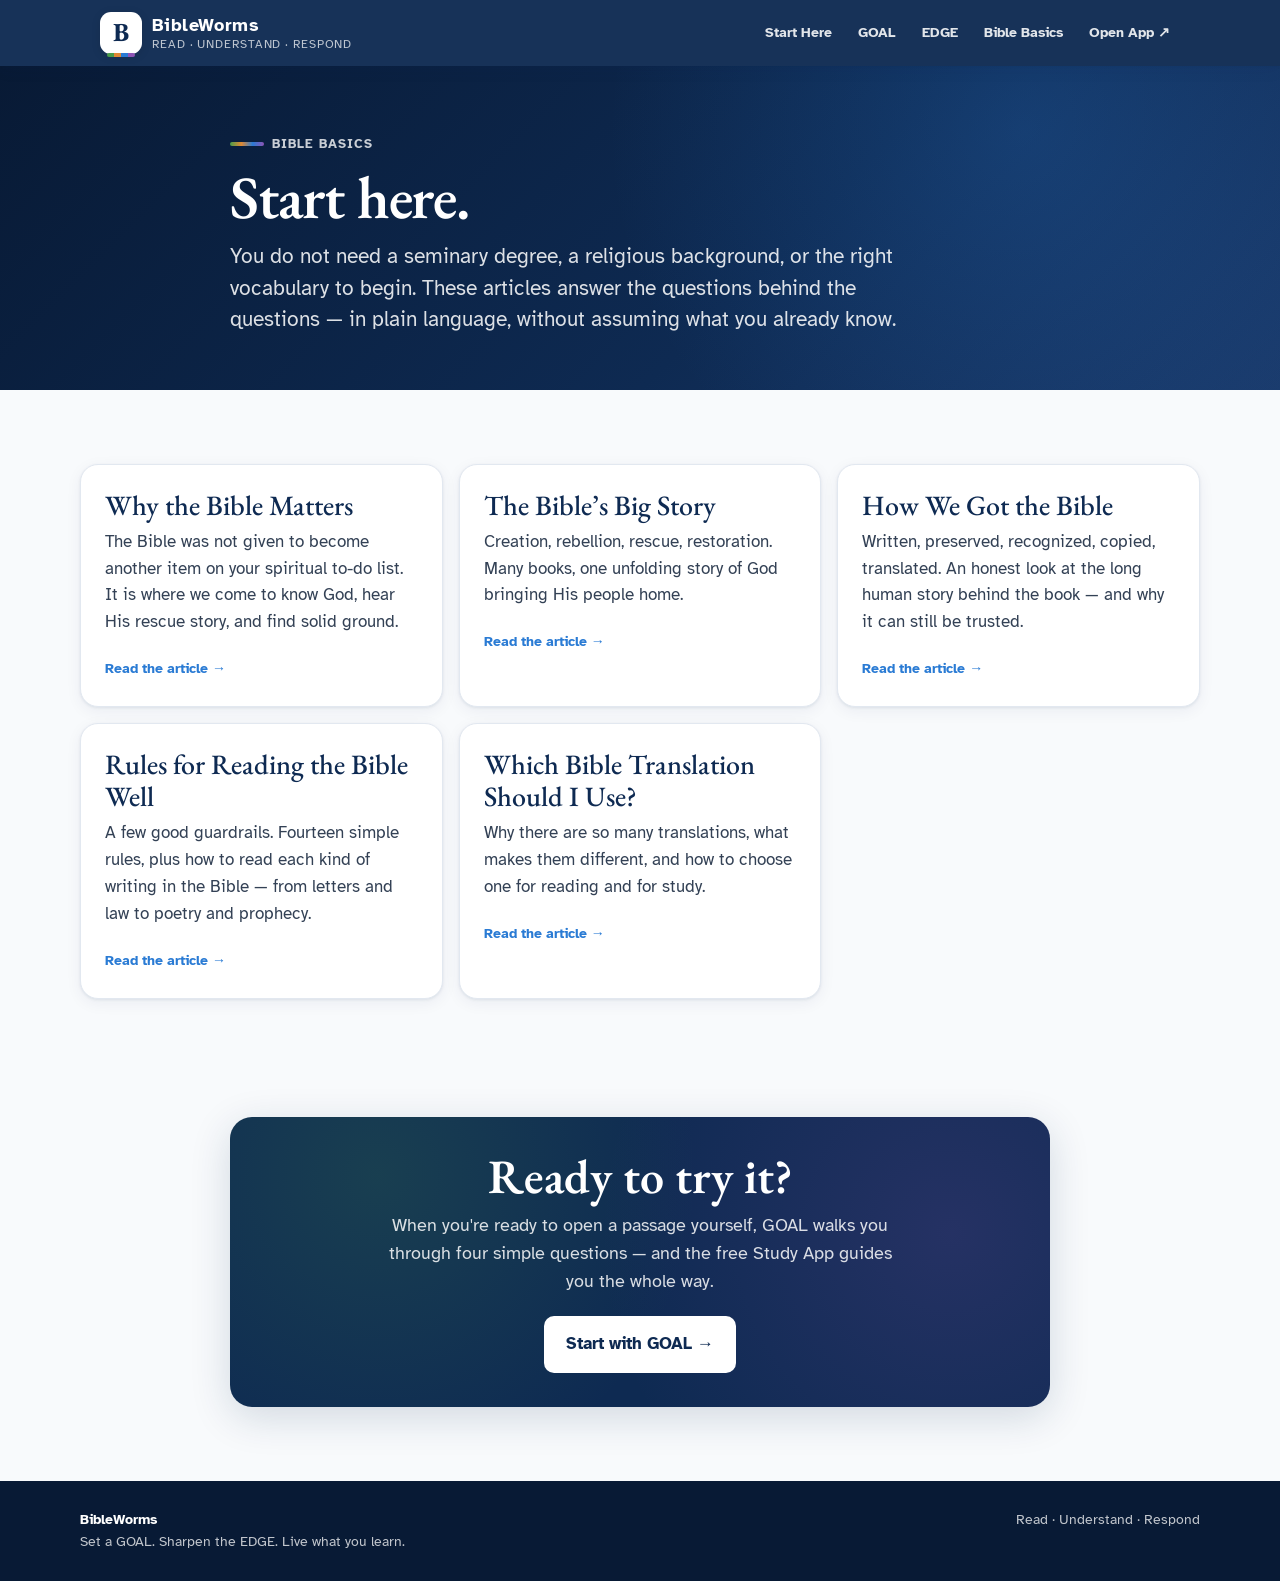
==== commit 1821b345: "Add files via upload" ====
--- a/basics.html
+++ b/basics.html
@@ -28,7 +28,7 @@
         <a href="goal.html">GOAL</a>
         <a href="edge.html">EDGE</a>
         <a href="basics.html">Bible Basics</a>
-        <a href="index.html#app">Study App</a>
+        <a href="https://edge-bible-study.vercel.app/" target="_blank" rel="noopener">Open App ↗</a>
       </nav>
     </div>
   </header>
@@ -48,13 +48,13 @@
 
           <a class="card article-card" href="why-the-bible-matters.html">
             <h3>Why the Bible Matters</h3>
-            <p>The Bible was not given to become another item on your spiritual to-do list. It is where we come to know God, hear his rescue story, and find solid ground.</p>
+            <p>The Bible was not given to become another item on your spiritual to-do list. It is where we come to know God, hear His rescue story, and find solid ground.</p>
             <span class="read-on">Read the article →</span>
           </a>
 
           <a class="card article-card" href="the-bibles-big-story.html">
             <h3>The Bible’s Big Story</h3>
-            <p>Creation, rebellion, rescue, restoration. Many books, one unfolding story of God bringing his people home.</p>
+            <p>Creation, rebellion, rescue, restoration. Many books, one unfolding story of God bringing His people home.</p>
             <span class="read-on">Read the article →</span>
           </a>
 
--- a/styles.css
+++ b/styles.css
@@ -1084,3 +1084,43 @@
   padding-left: 14px;
   margin: 12px 0;
 }
+
+/* WORD section on EDGE page */
+.word-section {
+  background: var(--canvas);
+  border: 1px solid var(--rule);
+  border-radius: 20px;
+  padding: 26px;
+  margin: 26px 0;
+}
+
+/* Rules page jump map */
+.rules-map {
+  display: grid;
+  grid-template-columns: repeat(auto-fill, minmax(220px, 1fr));
+  gap: 8px;
+  margin-bottom: 8px;
+}
+.rules-map a {
+  display: block;
+  padding: 10px 14px;
+  background: var(--paper);
+  border: 1px solid var(--rule);
+  border-radius: 10px;
+  text-decoration: none;
+  color: var(--ink-soft);
+  font-size: 15px;
+  font-weight: 700;
+  transition: border-color 0.15s, color 0.15s, transform 0.15s;
+}
+.rules-map a:hover {
+  border-color: var(--accent);
+  color: var(--accent);
+  transform: translateY(-1px);
+}
+.rules-map a .n {
+  color: var(--gather);
+  font-family: var(--serif);
+  margin-right: 6px;
+}
+.rules-map.genres a .n { color: var(--embrace); }
